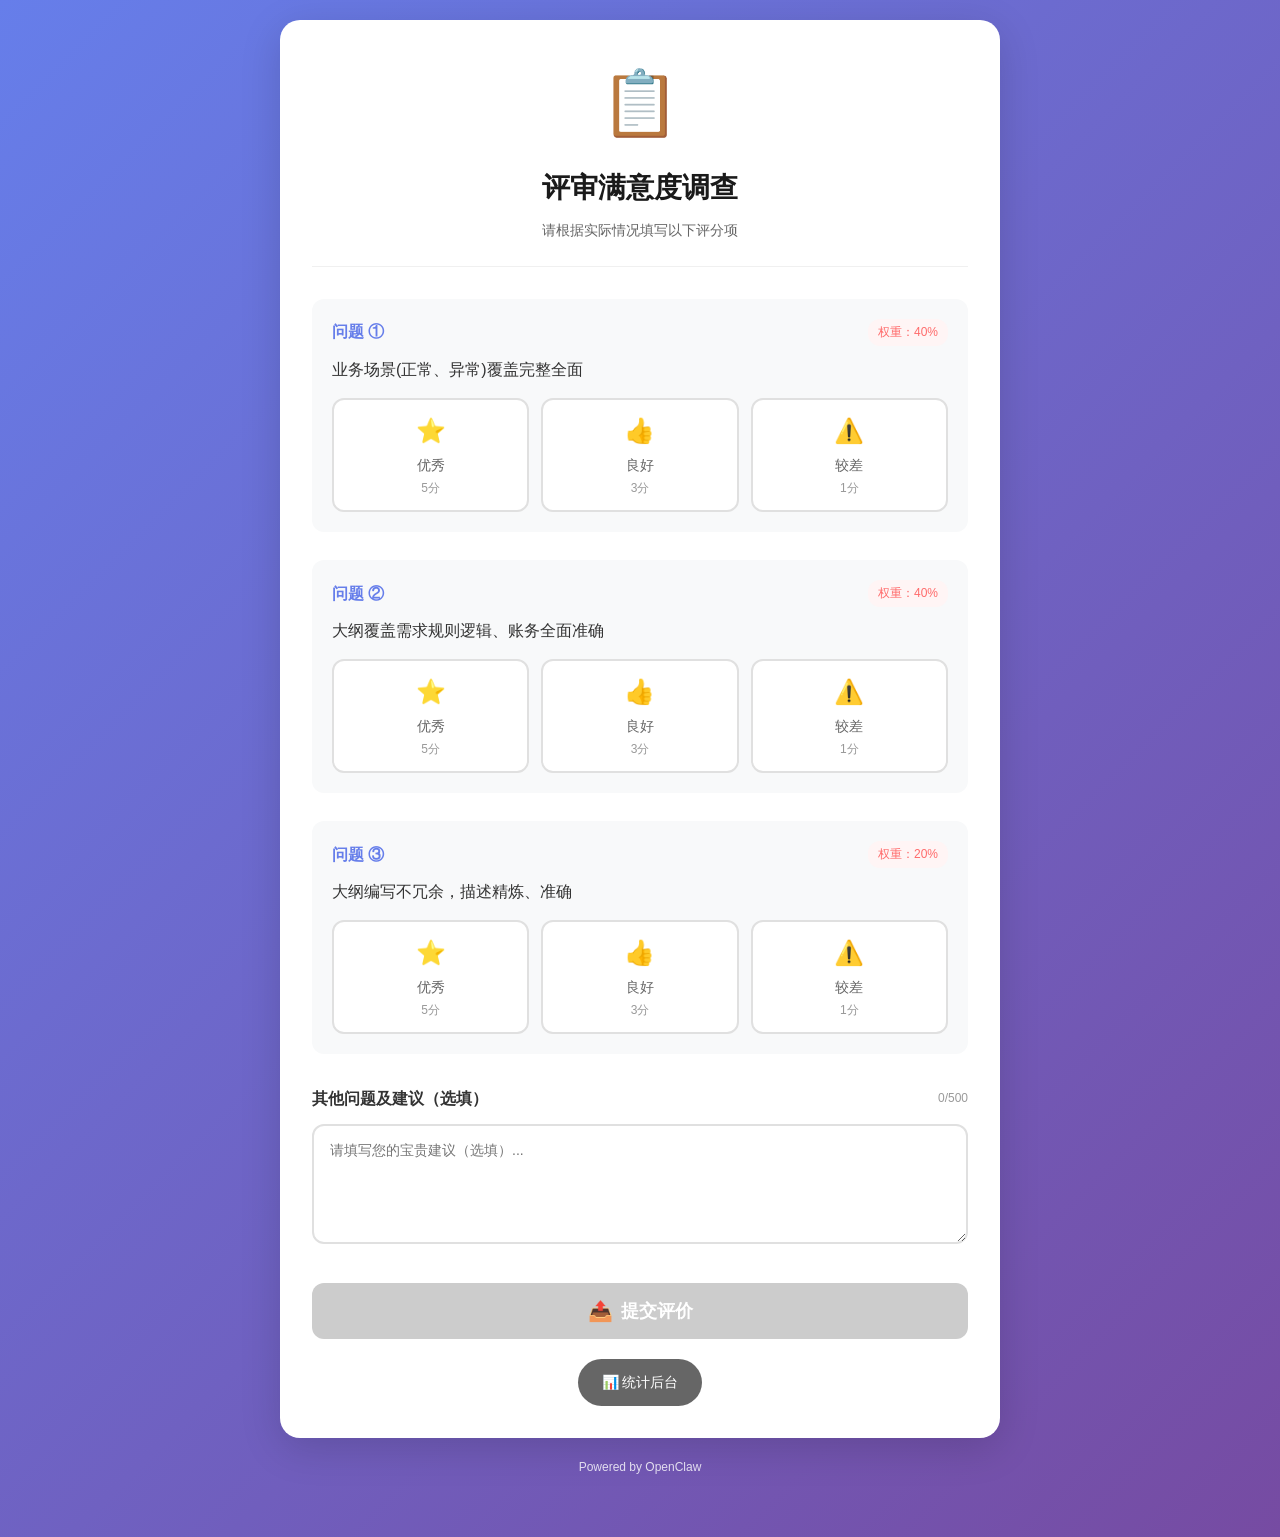
==== index.html @ f768d338 "Initial deploy" ====
<!DOCTYPE html>
<html lang="zh-CN">
<head>
  <meta charset="UTF-8">
  <meta name="viewport" content="width=device-width, initial-scale=1.0, maximum-scale=1.0, user-scalable=no">
  <title>评审满意度调查</title>
  <link rel="stylesheet" href="styles.css">
</head>
<body>
  <div class="container">
    <div class="card">
      <div class="logo-section">
        <div class="logo">📋</div>
        <h1 class="title" id="surveyTitle">评审满意度调查</h1>
        <p class="subtitle">请根据实际情况填写以下评分项</p>
      </div>

      <form id="surveyForm">
        <div class="questions-section">
          <div class="question-item" data-id="1">
            <div class="question-header">
              <span class="question-number">问题 ①</span>
              <span class="question-weight">权重：40%</span>
            </div>
            <p class="question-text">业务场景(正常、异常)覆盖完整全面</p>
            <div class="options-group">
              <label class="option-label">
                <input type="radio" name="q1" value="5" class="option-input">
                <span class="option-card">
                  <span class="option-emoji">⭐</span>
                  <span class="option-name">优秀</span>
                  <span class="option-score">5分</span>
                </span>
              </label>
              <label class="option-label">
                <input type="radio" name="q1" value="3" class="option-input">
                <span class="option-card">
                  <span class="option-emoji">👍</span>
                  <span class="option-name">良好</span>
                  <span class="option-score">3分</span>
                </span>
              </label>
              <label class="option-label">
                <input type="radio" name="q1" value="1" class="option-input">
                <span class="option-card">
                  <span class="option-emoji">⚠️</span>
                  <span class="option-name">较差</span>
                  <span class="option-score">1分</span>
                </span>
              </label>
            </div>
          </div>

          <div class="question-item" data-id="2">
            <div class="question-header">
              <span class="question-number">问题 ②</span>
              <span class="question-weight">权重：40%</span>
            </div>
            <p class="question-text">大纲覆盖需求规则逻辑、账务全面准确</p>
            <div class="options-group">
              <label class="option-label">
                <input type="radio" name="q2" value="5" class="option-input">
                <span class="option-card">
                  <span class="option-emoji">⭐</span>
                  <span class="option-name">优秀</span>
                  <span class="option-score">5分</span>
                </span>
              </label>
              <label class="option-label">
                <input type="radio" name="q2" value="3" class="option-input">
                <span class="option-card">
                  <span class="option-emoji">👍</span>
                  <span class="option-name">良好</span>
                  <span class="option-score">3分</span>
                </span>
              </label>
              <label class="option-label">
                <input type="radio" name="q2" value="1" class="option-input">
                <span class="option-card">
                  <span class="option-emoji">⚠️</span>
                  <span class="option-name">较差</span>
                  <span class="option-score">1分</span>
                </span>
              </label>
            </div>
          </div>

          <div class="question-item" data-id="3">
            <div class="question-header">
              <span class="question-number">问题 ③</span>
              <span class="question-weight">权重：20%</span>
            </div>
            <p class="question-text">大纲编写不冗余，描述精炼、准确</p>
            <div class="options-group">
              <label class="option-label">
                <input type="radio" name="q3" value="5" class="option-input">
                <span class="option-card">
                  <span class="option-emoji">⭐</span>
                  <span class="option-name">优秀</span>
                  <span class="option-score">5分</span>
                </span>
              </label>
              <label class="option-label">
                <input type="radio" name="q3" value="3" class="option-input">
                <span class="option-card">
                  <span class="option-emoji">👍</span>
                  <span class="option-name">良好</span>
                  <span class="option-score">3分</span>
                </span>
              </label>
              <label class="option-label">
                <input type="radio" name="q3" value="1" class="option-input">
                <span class="option-card">
                  <span class="option-emoji">⚠️</span>
                  <span class="option-name">较差</span>
                  <span class="option-score">1分</span>
                </span>
              </label>
            </div>
          </div>
        </div>

        <div class="suggestion-section">
          <label class="suggestion-label">
            <span class="label-text">其他问题及建议（选填）</span>
            <span class="char-count" id="charCount">0/500</span>
          </label>
          <textarea
            id="suggestion"
            class="suggestion-input"
            placeholder="请填写您的宝贵建议（选填）..."
            maxlength="500"
            rows="4"
          ></textarea>
        </div>

        <button type="submit" class="submit-btn" id="submitBtn" disabled>
          <span class="btn-icon">📤</span>
          <span class="btn-text">提交评价</span>
        </button>
      </form>

      <div class="admin-link">
        <a href="admin.html" class="admin-btn">📊 统计后台</a>
      </div>
    </div>

    <div class="footer">
      <p>Powered by OpenClaw</p>
    </div>
  </div>

  <div id="successModal" class="modal">
    <div class="modal-content">
      <div class="success-icon">✓</div>
      <h2>提交成功</h2>
      <div class="score-summary">
        <div class="summary-item">
          <span class="summary-label">业务场景</span>
          <span class="summary-value" id="score1">-</span>
        </div>
        <div class="summary-item">
          <span class="summary-label">大纲覆盖</span>
          <span class="summary-value" id="score2">-</span>
        </div>
        <div class="summary-item">
          <span class="summary-label">大纲精炼</span>
          <span class="summary-value" id="score3">-</span>
        </div>
        <div class="total-score">
          <span class="total-label">综合得分</span>
          <span class="total-value" id="totalScore">-</span>
        </div>
      </div>
      <p class="success-message">感谢您的评价！</p>
    </div>
  </div>

  <script src="app.js"></script>
</body>
</html>
---- styles.css ----
/* 全局重置和基础样式 */
* {
  margin: 0;
  padding: 0;
  box-sizing: border-box;
}

body {
  font-family: -apple-system, BlinkMacSystemFont, 'Segoe UI', Roboto, 'PingFang SC', 'Microsoft YaHei', 'Helvetica Neue', Arial, sans-serif;
  background: linear-gradient(135deg, #667eea 0%, #764ba2 100%);
  min-height: 100vh;
  padding: 20px;
  color: #333;
  line-height: 1.6;
}

/* 响应式容器 */
.container {
  max-width: 720px;
  margin: 0 auto;
  padding-bottom: 40px;
}

/* 卡片样式 */
.card {
  background: #fff;
  border-radius: 20px;
  padding: 32px;
  box-shadow: 0 10px 40px rgba(0, 0, 0, 0.15);
  margin-bottom: 20px;
}

/* Logo 区域 */
.logo-section {
  text-align: center;
  margin-bottom: 32px;
  padding-bottom: 24px;
  border-bottom: 1px solid #f0f0f0;
}

.logo {
  font-size: 64px;
  margin-bottom: 12px;
  animation: bounce 2s ease-in-out infinite;
}

@keyframes bounce {
  0%, 100% { transform: translateY(0); }
  50% { transform: translateY(-10px); }
}

.title {
  font-size: 28px;
  font-weight: 700;
  color: #1a1a1a;
  margin-bottom: 8px;
}

.subtitle {
  color: #666;
  font-size: 14px;
}

/* 问题区域 */
.questions-section {
  margin-bottom: 32px;
}

.question-item {
  margin-bottom: 28px;
  padding: 20px;
  background: #f8f9fa;
  border-radius: 12px;
  transition: all 0.3s;
}

.question-item:hover {
  background: #f0f2f5;
}

.question-header {
  display: flex;
  justify-content: space-between;
  align-items: center;
  margin-bottom: 12px;
}

.question-number {
  font-weight: 600;
  color: #667eea;
}

.question-weight {
  font-size: 12px;
  color: #ff6b6b;
  background: #fff5f5;
  padding: 4px 10px;
  border-radius: 12px;
}

.question-text {
  font-size: 16px;
  color: #333;
  margin-bottom: 16px;
  line-height: 1.5;
}

/* 选项卡片 */
.options-group {
  display: grid;
  grid-template-columns: repeat(3, 1fr);
  gap: 12px;
}

.option-label {
  cursor: pointer;
  position: relative;
}

.option-input {
  position: absolute;
  opacity: 0;
  width: 0;
  height: 0;
}

.option-card {
  display: flex;
  flex-direction: column;
  align-items: center;
  padding: 12px 8px;
  background: #fff;
  border: 2px solid #e0e0e0;
  border-radius: 12px;
  transition: all 0.2s;
  text-align: center;
  min-height: 80px;
  justify-content: center;
}

.option-emoji {
  font-size: 24px;
  margin-bottom: 4px;
}

.option-name {
  font-size: 14px;
  font-weight: 500;
  color: #666;
  margin-bottom: 2px;
}

.option-score {
  font-size: 12px;
  color: #999;
}

.option-input:checked + .option-card {
  background: linear-gradient(135deg, #667eea 0%, #764ba2 100%);
  border-color: #667eea;
  transform: scale(1.02);
  box-shadow: 0 4px 12px rgba(102, 126, 234, 0.4);
}

.option-input:checked + .option-card .option-name,
.option-input:checked + .option-card .option-score {
  color: #fff;
}

.option-label:hover .option-card {
  border-color: #667eea;
  transform: translateY(-2px);
  box-shadow: 0 4px 12px rgba(0, 0, 0, 0.1);
}

/* 建议区域 */
.suggestion-section {
  margin-bottom: 32px;
}

.suggestion-label {
  display: flex;
  justify-content: space-between;
  align-items: center;
  margin-bottom: 12px;
}

.label-text {
  font-weight: 600;
  color: #333;
}

.char-count {
  font-size: 12px;
  color: #999;
}

.suggestion-input {
  width: 100%;
  padding: 16px;
  border: 2px solid #e0e0e0;
  border-radius: 12px;
  font-size: 14px;
  font-family: inherit;
  resize: vertical;
  min-height: 120px;
  transition: border-color 0.2s;
}

.suggestion-input:focus {
  outline: none;
  border-color: #667eea;
}

/* 提交按钮 */
.submit-btn {
  width: 100%;
  padding: 16px;
  background: linear-gradient(135deg, #667eea 0%, #764ba2 100%);
  color: #fff;
  border: none;
  border-radius: 12px;
  font-size: 18px;
  font-weight: 600;
  cursor: pointer;
  transition: all 0.3s;
  display: flex;
  align-items: center;
  justify-content: center;
  gap: 8px;
  box-shadow: 0 6px 20px rgba(102, 126, 234, 0.4);
}

.submit-btn:hover:not(:disabled) {
  transform: translateY(-2px);
  box-shadow: 0 8px 25px rgba(102, 126, 234, 0.5);
}

.submit-btn:active:not(:disabled) {
  transform: translateY(0);
}

.submit-btn:disabled {
  background: #ccc;
  cursor: not-allowed;
  box-shadow: none;
}

.btn-icon {
  font-size: 20px;
}

/* 管理链接 */
.admin-link {
  text-align: center;
  margin-top: 20px;
}

.admin-btn {
  display: inline-flex;
  align-items: center;
  gap: 6px;
  padding: 12px 24px;
  background: rgba(0, 0, 0, 0.6);
  color: #fff;
  text-decoration: none;
  border-radius: 24px;
  font-size: 14px;
  transition: all 0.2s;
}

.admin-btn:hover {
  background: rgba(0, 0, 0, 0.8);
  transform: translateY(-2px);
}

/* 页脚 */
.footer {
  text-align: center;
  color: rgba(255, 255, 255, 0.8);
  font-size: 12px;
  margin-top: 20px;
}

/* 模态框 */
.modal {
  display: none;
  position: fixed;
  top: 0;
  left: 0;
  width: 100%;
  height: 100%;
  background: rgba(0, 0, 0, 0.6);
  z-index: 1000;
  animation: fadeIn 0.3s;
}

@keyframes fadeIn {
  from { opacity: 0; }
  to { opacity: 1; }
}

.modal.show {
  display: flex;
  align-items: center;
  justify-content: center;
}

.modal-content {
  background: #fff;
  border-radius: 20px;
  padding: 32px;
  max-width: 400px;
  width: 90%;
  text-align: center;
  animation: slideUp 0.3s ease-out;
}

@keyframes slideUp {
  from {
    opacity: 0;
    transform: translateY(50px);
  }
  to {
    opacity: 1;
    transform: translateY(0);
  }
}

.success-icon {
  width: 80px;
  height: 80px;
  margin: 0 auto 20px;
  background: linear-gradient(135deg, #52c41a 0%, #73d13d 100%);
  border-radius: 50%;
  display: flex;
  align-items: center;
  justify-content: center;
  font-size: 40px;
  color: #fff;
}

.modal-content h2 {
  font-size: 24px;
  color: #333;
  margin-bottom: 24px;
}

.score-summary {
  background: #f8f9fa;
  border-radius: 12px;
  padding: 20px;
  margin-bottom: 20px;
}

.summary-item {
  display: flex;
  justify-content: space-between;
  padding: 8px 0;
  border-bottom: 1px solid #e8e8e8;
  font-size: 14px;
}

.summary-item:last-child {
  border-bottom: none;
}

.summary-label {
  color: #666;
}

.summary-value {
  font-weight: 600;
  color: #333;
}

.total-score {
  display: flex;
  justify-content: space-between;
  padding: 12px 0;
  margin-top: 12px;
  border-top: 2px solid #667eea;
  font-size: 16px;
}

.total-label {
  font-weight: 600;
  color: #333;
}

.total-value {
  font-size: 24px;
  font-weight: 700;
  background: linear-gradient(135deg, #667eea 0%, #764ba2 100%);
  -webkit-background-clip: text;
  -webkit-text-fill-color: transparent;
  background-clip: text;
}

.success-message {
  color: #52c41a;
  font-size: 14px;
}

/* 响应式设计 */
@media (max-width: 480px) {
  body {
    padding: 10px;
  }

  .card {
    padding: 24px;
  }

  .title {
    font-size: 24px;
  }

  .question-item {
    padding: 16px;
  }

  .options-group {
    gap: 8px;
  }

  .option-card {
    padding: 10px 6px;
    min-height: 72px;
  }

  .option-emoji {
    font-size: 20px;
  }

  .option-name {
    font-size: 12px;
  }

  .option-score {
    font-size: 11px;
  }
}
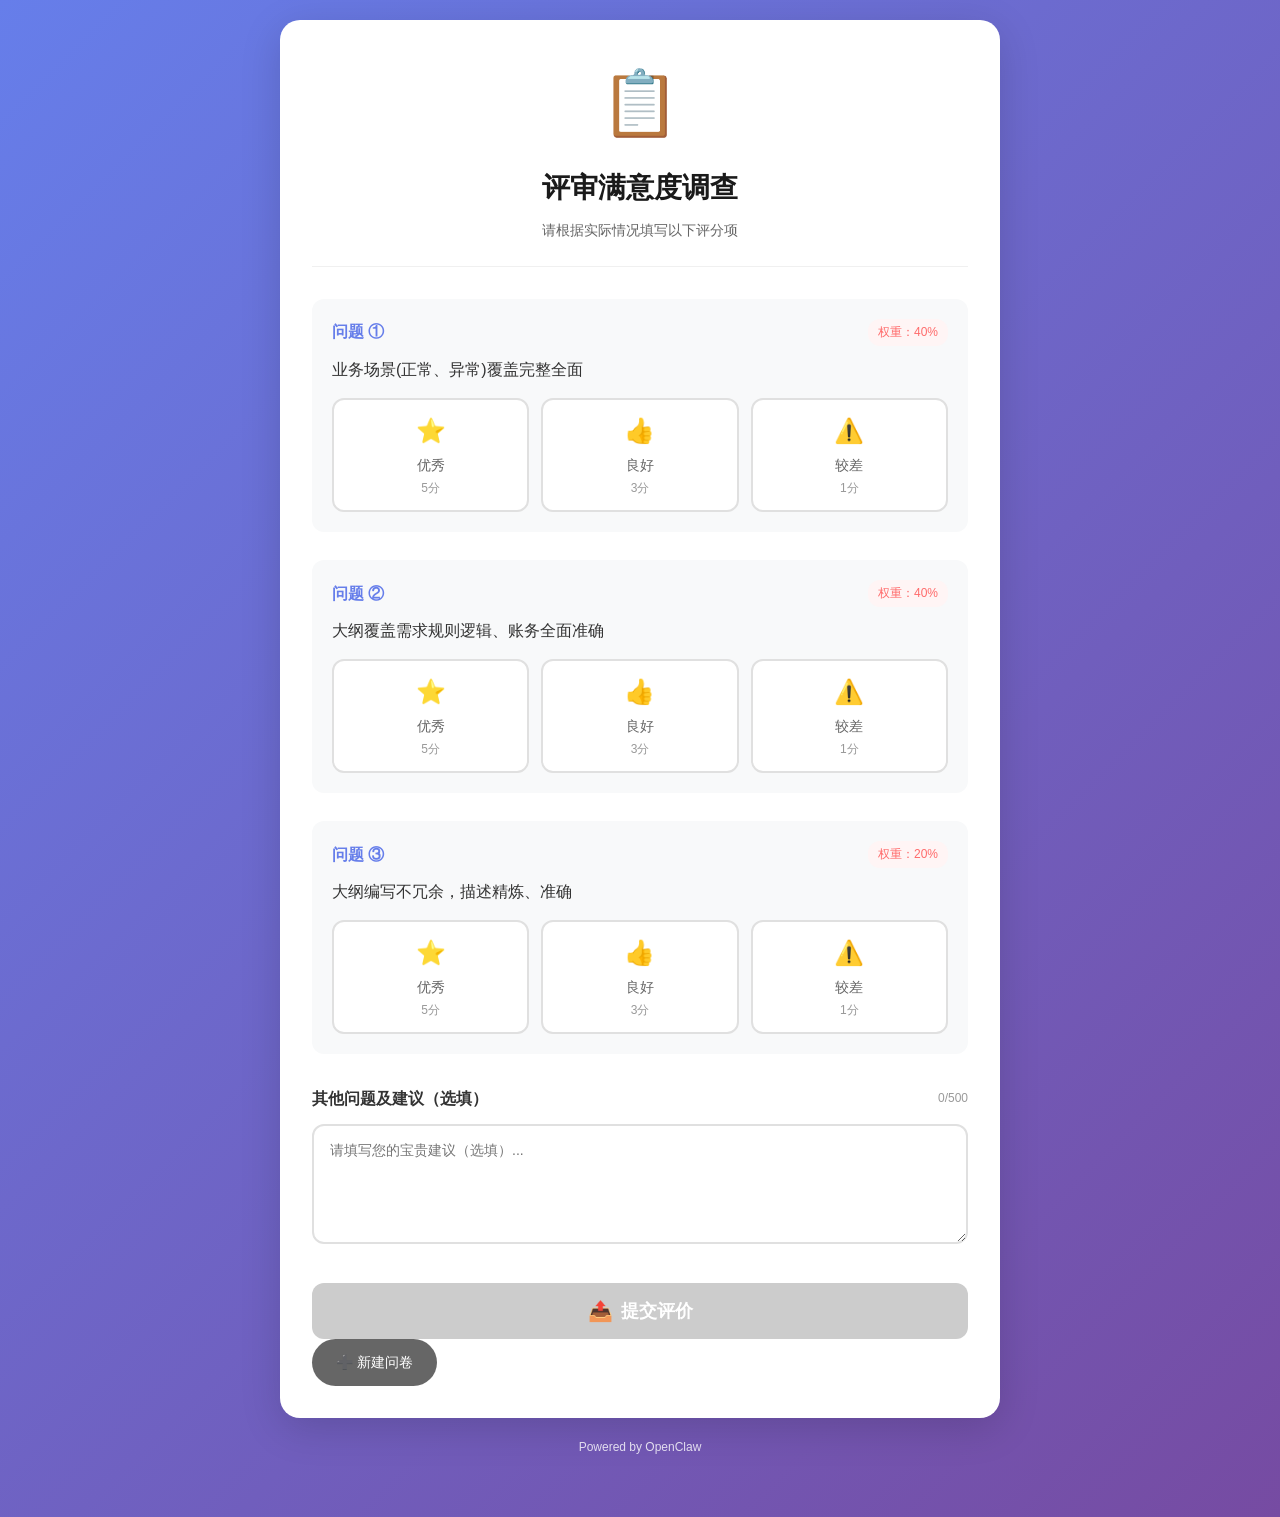
==== commit b61fdbba: "feat: 多调查支持+管理员密码保护+动态标题 - 新增问卷管理系统，可创建多个独立调查 - 每个调查有唯一的 surveyId，数据隔离存储 - 管理员密码保护，只有创建者可查看统计 - 问卷标题" ====
--- a/index.html
+++ b/index.html
@@ -140,8 +140,8 @@
         </button>
       </form>
 
-      <div class="admin-link">
-        <a href="admin.html" class="admin-btn">📊 统计后台</a>
+      <div class="admin-entry">
+        <a href="generate-v3.html" class="admin-btn">➕ 新建问卷</a>
       </div>
     </div>
 
@@ -150,6 +150,7 @@
     </div>
   </div>
 
+  <!-- 成功弹窗 -->
   <div id="successModal" class="modal">
     <div class="modal-content">
       <div class="success-icon">✓</div>
@@ -176,6 +177,6 @@
     </div>
   </div>
 
-  <script src="app.js"></script>
+  <script src="app-v3.js"></script>
 </body>
 </html>
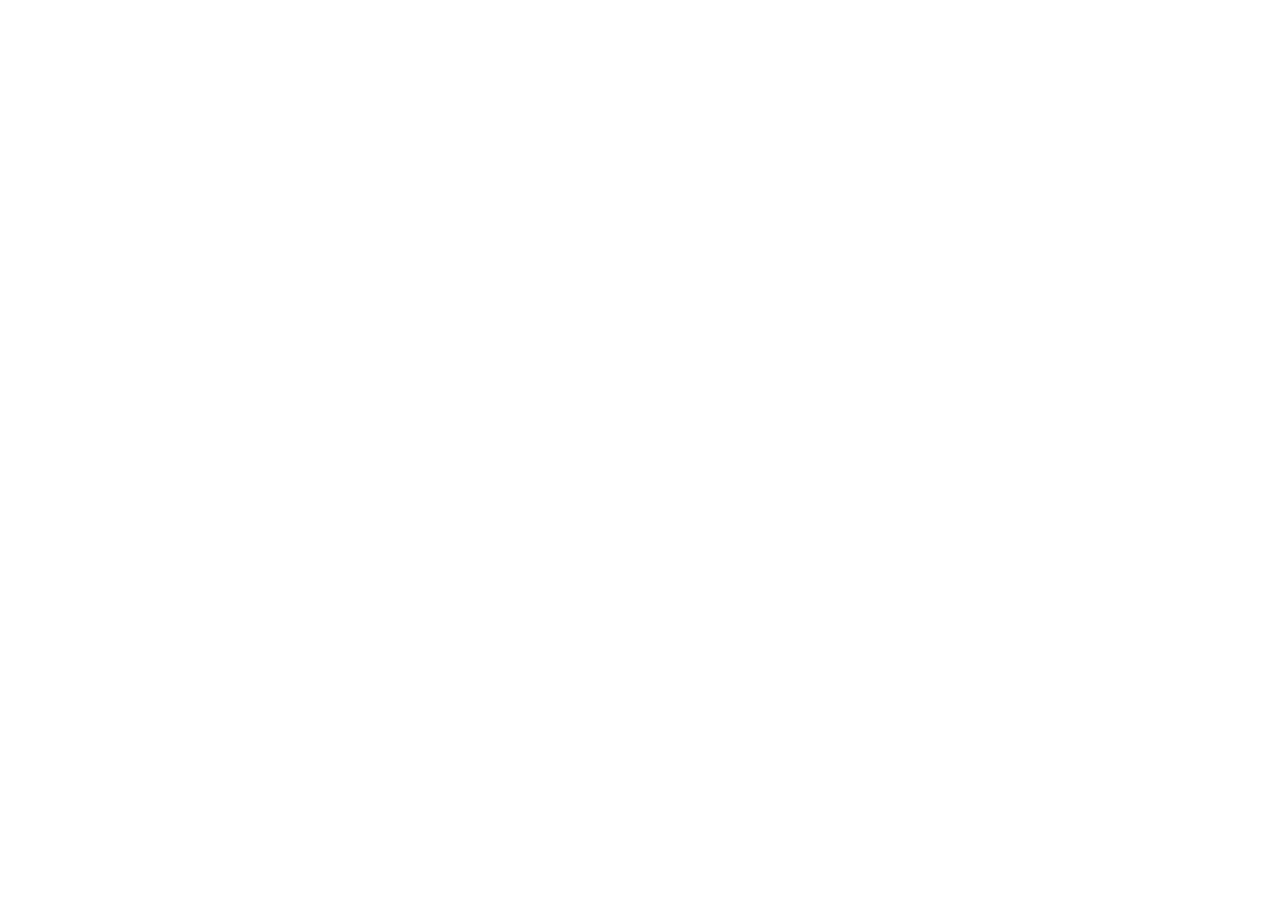
==== commit 9e24f00c: "fix: 修复问卷系统多个关键问题 修复内容: - 修复 HTML 文件中的 JS 引用错误(app/admin-v3.js -> 实际文件名) - 修复 admin.html 返回问卷链接指向错误文" ====
--- a/index.html
+++ b/index.html
@@ -141,7 +141,7 @@
       </form>
 
       <div class="admin-entry">
-        <a href="generate-v3.html" class="admin-btn">➕ 新建问卷</a>
+        <a href="generate.html" class="admin-btn">➕ 新建问卷</a>
       </div>
     </div>
 
@@ -177,6 +177,6 @@
     </div>
   </div>
 
-  <script src="app-v3.js"></script>
+  <script src="app.js"></script>
 </body>
 </html>
